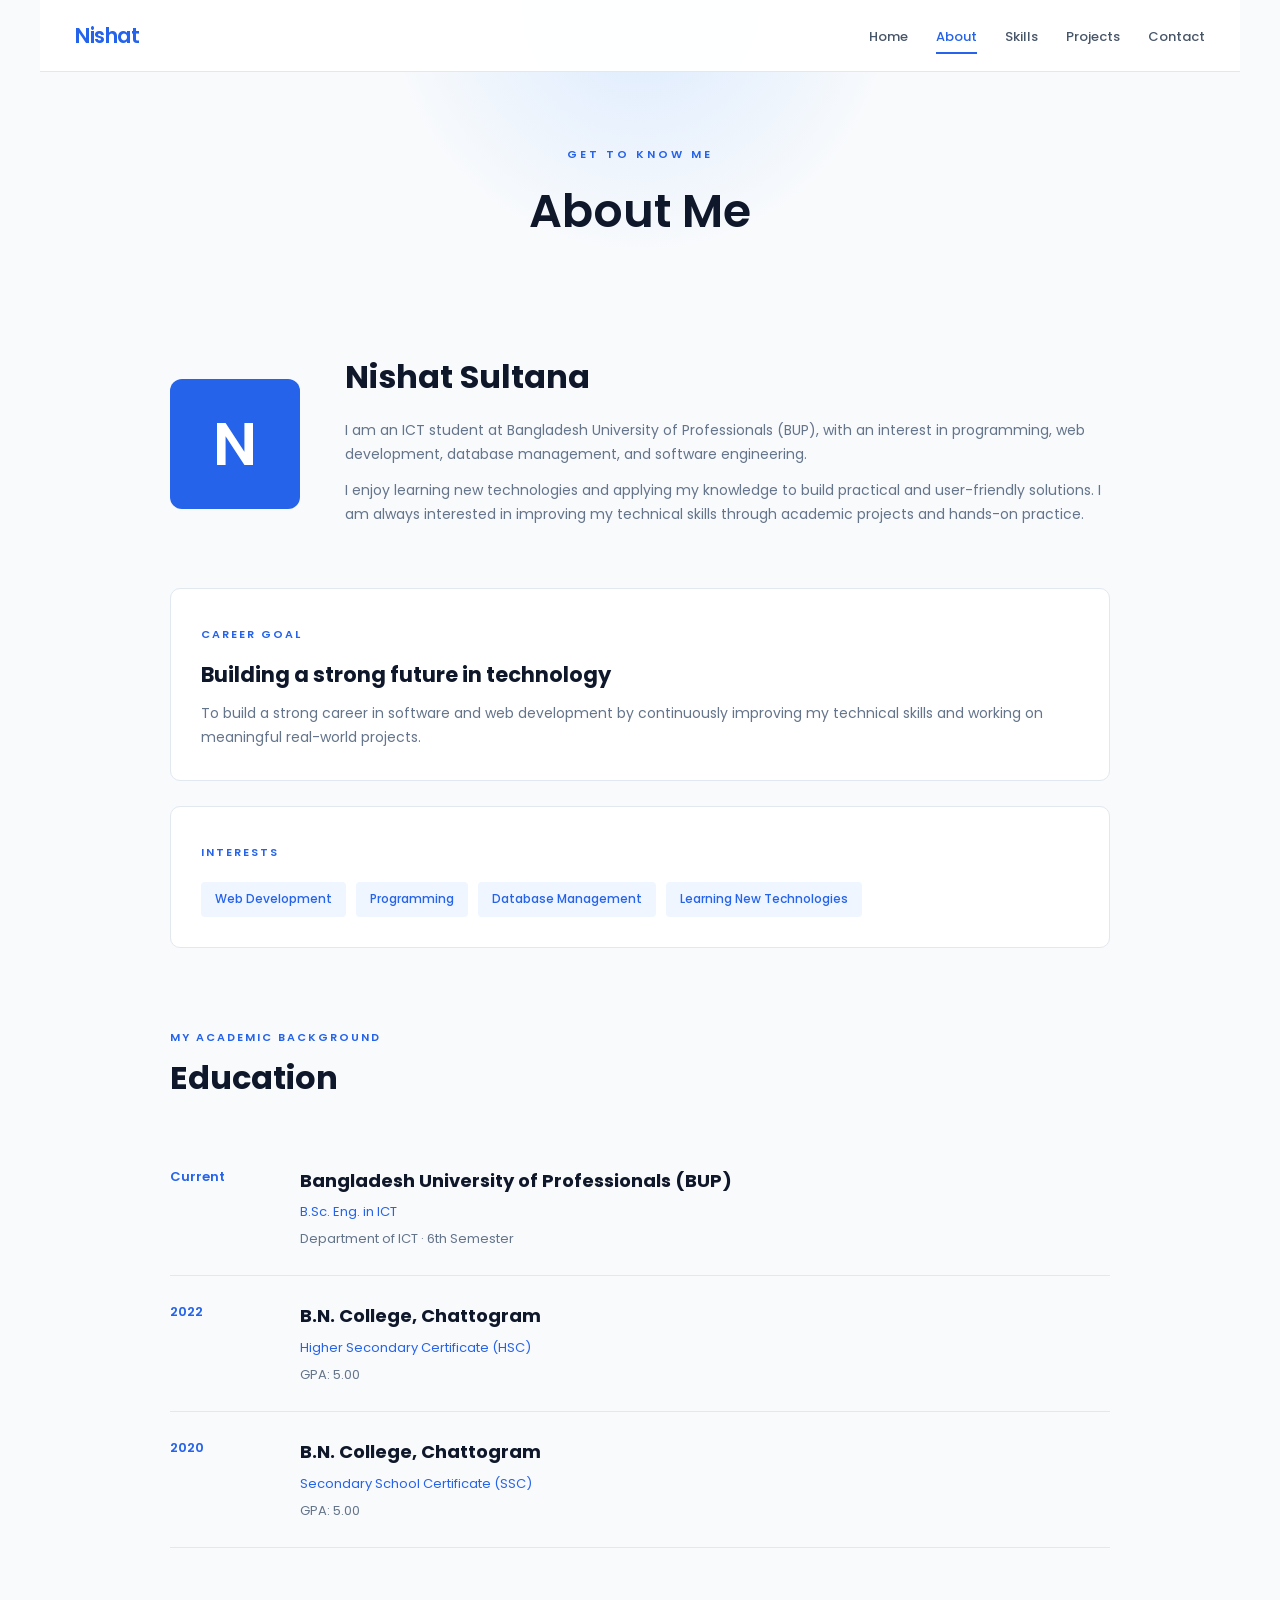
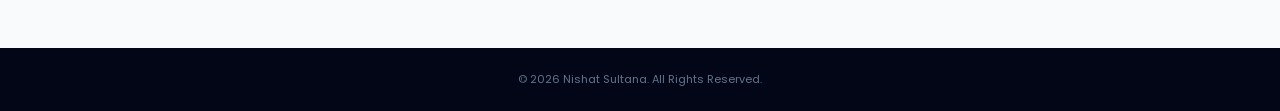
==== about.html @ b3c25bbd "My Portfolio" ====
<!DOCTYPE html>
<html lang="en">
<head>
    <meta charset="UTF-8">
    <meta name="viewport" content="width=device-width, initial-scale=1.0">

    <title>About | Nishat</title>

    <link rel="stylesheet" href="style.css">

    <link rel="preconnect" href="https://fonts.googleapis.com">
    <link rel="preconnect" href="https://fonts.gstatic.com" crossorigin>
    <link href="https://fonts.googleapis.com/css2?family=Poppins:wght@300;400;500;600;700&display=swap" rel="stylesheet">
</head>

<body>

    <!-- Navbar -->
    <header>
        <nav class="navbar">
            <a href="index.html" class="logo">Nishat</a>

            <ul class="nav-links">
                <li><a href="index.html">Home</a></li>
                <li><a href="about.html" class="active">About</a></li>
                <li><a href="skills.html">Skills</a></li>
                <li><a href="projects.html">Projects</a></li>
                <li><a href="contact.html">Contact</a></li>
            </ul>
        </nav>
    </header>


    <!-- Page Header -->
    <section class="page-header">
        <p>GET TO KNOW ME</p>
        <h1>About Me</h1>
    </section>


    <!-- About Content -->
    <main class="about-page">

        <div class="about-intro">

            <div class="about-letter">
                N
            </div>

            <div>
                <h2>Nishat Sultana</h2>

                <p>
                    I am an ICT student at Bangladesh University of Professionals
                    (BUP), with an interest in programming, web development,
                    database management, and software engineering.
                </p>

                <p>
                    I enjoy learning new technologies and applying my knowledge
                    to build practical and user-friendly solutions. I am always
                    interested in improving my technical skills through academic
                    projects and hands-on practice.
                </p>
            </div>

        </div>


        <!-- Career Goal -->
        <div class="info-box">
            <span class="info-label">CAREER GOAL</span>

            <h3>Building a strong future in technology</h3>

            <p>
                To build a strong career in software and web development by
                continuously improving my technical skills and working on
                meaningful real-world projects.
            </p>
        </div>


        <!-- Interests -->
        <div class="info-box">
            <span class="info-label">INTERESTS</span>

            <div class="interest-list">
                <span>Web Development</span>
                <span>Programming</span>
                <span>Database Management</span>
                <span>Learning New Technologies</span>
            </div>
        </div>


        <!-- Education -->
        <div class="education-section">

            <div class="section-heading">
                <p>MY ACADEMIC BACKGROUND</p>
                <h2>Education</h2>
            </div>


            <div class="education-card">

                <div class="education-year">
                    Current
                </div>

                <div>
                    <h3>Bangladesh University of Professionals (BUP)</h3>

                    <p class="degree">
                        B.Sc. Eng. in ICT
                    </p>

                    <p>
                        Department of ICT · 6th Semester
                    </p>
                </div>

            </div>


            <div class="education-card">

                <div class="education-year">
                    2022
                </div>

                <div>
                    <h3>B.N. College, Chattogram</h3>

                    <p class="degree">
                        Higher Secondary Certificate (HSC)
                    </p>

                    <p>
                        GPA: 5.00
                    </p>
                </div>

            </div>


            <div class="education-card">

                <div class="education-year">
                    2020
                </div>

                <div>
                    <h3>B.N. College, Chattogram</h3>

                    <p class="degree">
                        Secondary School Certificate (SSC)
                    </p>

                    <p>
                        GPA: 5.00
                    </p>
                </div>

            </div>

        </div>

    </main>


    <footer>
        <p>© 2026 Nishat Sultana. All Rights Reserved.</p>
    </footer>

</body>
</html>
---- style.css ----
/* =========================
   RESET
========================= */

* {
    margin: 0;
    padding: 0;
    box-sizing: border-box;
}

html {
    scroll-behavior: smooth;
}

body {
    font-family: "Poppins", sans-serif;
    background: #f8fafc;
    color: #1e293b;
    line-height: 1.7;
}

a {
    text-decoration: none;
    color: inherit;
}


/* =========================
   NAVBAR
========================= */

header {
    position: fixed;
    top: 0;
    left: 0;
    width: 100%;
    z-index: 1000;
}

.navbar {
    height: 72px;
    max-width: 1200px;
    margin: auto;
    padding: 0 35px;

    display: flex;
    align-items: center;
    justify-content: space-between;

    background: rgba(255, 255, 255, 0.96);
    border-bottom: 1px solid #e2e8f0;
}

.logo {
    font-size: 21px;
    font-weight: 600;
    letter-spacing: -0.5px;
    color: #2563eb;
}

.nav-links {
    display: flex;
    align-items: center;
    gap: 28px;
    list-style: none;
}

.nav-links a {
    position: relative;
    color: #475569;
    font-size: 13px;
    font-weight: 500;
    transition: 0.3s;
}

.nav-links a:hover,
.nav-links a.active {
    color: #2563eb;
}

.nav-links a.active::after {
    content: "";
    position: absolute;
    left: 0;
    bottom: -8px;
    width: 100%;
    height: 2px;
    background: #2563eb;
}


/* =========================
   HOME
========================= */

.home {
    min-height: 100vh;
    padding: 120px 8% 70px;

    display: flex;
    align-items: center;
    justify-content: space-between;
    gap: 60px;

    background:
        radial-gradient(
            circle at 85% 30%,
            #dbeafe 0,
            transparent 28%
        ),
        #f8fafc;
}

.home-content {
    max-width: 720px;
}

.small-title {
    color: #2563eb;
    font-size: 12px;
    font-weight: 600;
    letter-spacing: 3px;
    margin-bottom: 18px;
}

.home h1 {
    font-size: clamp(45px, 7vw, 76px);
    line-height: 1.1;
    font-weight: 600;
    color: #0f172a;
}

.home h1 span {
    color: #2563eb;
}

.home h2 {
    margin-top: 18px;
    font-size: 25px;
    font-weight: 500;
    color: #475569;
}

.home-description {
    max-width: 600px;
    margin-top: 18px;
    color: #64748b;
    font-size: 15px;
}

.home-buttons {
    display: flex;
    gap: 14px;
    margin-top: 32px;
}

.btn {
    display: inline-block;
    padding: 11px 23px;
    border-radius: 5px;
    font-size: 13px;
    font-weight: 600;
    transition: 0.3s;
}

.primary-btn {
    color: white;
    background: #2563eb;
}

.primary-btn:hover {
    background: #1d4ed8;
    transform: translateY(-2px);
}

.secondary-btn {
    color: #2563eb;
    border: 1px solid #2563eb;
}

.secondary-btn:hover {
    color: white;
    background: #2563eb;
}


/* Home decoration */

.home-decoration {
    padding-right: 8%;
}

.circle {
    width: 260px;
    height: 260px;

    display: flex;
    align-items: center;
    justify-content: center;

    border: 1px solid #bfdbfe;
    border-radius: 50%;

    background: rgba(255, 255, 255, 0.6);
    box-shadow: 0 25px 60px rgba(37, 99, 235, 0.1);
}

.circle span {
    font-size: 100px;
    font-weight: 600;
    color: #2563eb;
}


/* =========================
   PAGE HEADER
========================= */

.page-header {
    padding: 145px 30px 70px;
    text-align: center;

    background:
        radial-gradient(
            circle at 50% 0%,
            #dbeafe 0,
            transparent 35%
        ),
        #f8fafc;
}

.page-header p {
    color: #2563eb;
    font-size: 11px;
    font-weight: 600;
    letter-spacing: 3px;
}

.page-header h1 {
    margin-top: 8px;
    color: #0f172a;
    font-size: 46px;
    font-weight: 600;
}


/* =========================
   ABOUT PAGE
========================= */

.about-page {
    max-width: 1000px;
    margin: auto;
    padding: 30px 30px 100px;
}

.about-intro {
    display: grid;
    grid-template-columns: 130px 1fr;
    gap: 45px;
    align-items: center;
    margin-bottom: 50px;
}

.about-letter {
    width: 130px;
    height: 130px;

    display: flex;
    align-items: center;
    justify-content: center;

    border-radius: 12px;
    background: #2563eb;
    color: white;

    font-size: 60px;
    font-weight: 600;
}

.about-intro h2 {
    font-size: 32px;
    color: #0f172a;
    margin-bottom: 15px;
}

.about-intro p {
    color: #64748b;
    margin-bottom: 12px;
    font-size: 14px;
}

.info-box {
    margin-top: 25px;
    padding: 30px;

    background: white;
    border: 1px solid #e2e8f0;
    border-radius: 10px;
}

.info-label {
    color: #2563eb;
    font-size: 11px;
    font-weight: 600;
    letter-spacing: 2px;
}

.info-box h3 {
    margin: 10px 0;
    font-size: 21px;
    color: #0f172a;
}

.info-box p {
    color: #64748b;
    font-size: 14px;
}

.interest-list {
    display: flex;
    flex-wrap: wrap;
    gap: 10px;
    margin-top: 18px;
}

.interest-list span {
    padding: 7px 14px;
    border-radius: 4px;

    background: #eff6ff;
    color: #2563eb;

    font-size: 12px;
    font-weight: 500;
}


/* Education */

.education-section {
    margin-top: 80px;
}

.section-heading {
    margin-bottom: 35px;
}

.section-heading p {
    color: #2563eb;
    font-size: 11px;
    font-weight: 600;
    letter-spacing: 2px;
}

.section-heading h2 {
    margin-top: 5px;
    color: #0f172a;
    font-size: 32px;
}

.education-card {
    display: grid;
    grid-template-columns: 100px 1fr;
    gap: 30px;

    padding: 25px 0;
    border-bottom: 1px solid #e2e8f0;
}

.education-year {
    color: #2563eb;
    font-size: 13px;
    font-weight: 600;
}

.education-card h3 {
    color: #0f172a;
    font-size: 18px;
}

.education-card p {
    color: #64748b;
    font-size: 13px;
}

.education-card .degree {
    margin: 5px 0;
    color: #2563eb;
}


/* =========================
   SKILLS PAGE
========================= */

.skills-page {
    max-width: 1100px;
    margin: auto;
    padding: 30px 30px 100px;
}

.skills-grid {
    display: grid;
    grid-template-columns: repeat(3, 1fr);
    gap: 22px;
}

.skill-card {
    min-height: 210px;
    padding: 30px;

    background: white;
    border: 1px solid #e2e8f0;
    border-radius: 10px;

    transition: 0.3s;
}

.skill-card:hover {
    transform: translateY(-6px);
    border-color: #93c5fd;
    box-shadow: 0 18px 35px rgba(15, 23, 42, 0.07);
}

.skill-number {
    color: #2563eb;
    font-size: 12px;
    font-weight: 600;
}

.skill-card h2 {
    margin-top: 22px;
    font-size: 25px;
    color: #0f172a;
}

.skill-card p {
    margin-top: 8px;
    color: #64748b;
    font-size: 13px;
}


/* =========================
   PROJECTS PAGE
========================= */

.projects-page {
    max-width: 1100px;
    margin: auto;
    padding: 30px 30px 100px;
}

.projects-grid {
    display: grid;
    grid-template-columns: repeat(3, 1fr);
    gap: 22px;
}

.project-card {
    padding: 30px;

    background: white;
    border: 1px solid #e2e8f0;
    border-radius: 10px;

    transition: 0.3s;
}

.project-card:hover {
    transform: translateY(-6px);
    box-shadow: 0 18px 35px rgba(15, 23, 42, 0.07);
}

.project-top {
    display: flex;
    justify-content: space-between;

    color: #2563eb;
    font-size: 10px;
    font-weight: 600;
    letter-spacing: 0.5px;
}

.project-card h2 {
    margin-top: 30px;
    color: #0f172a;
    font-size: 21px;
}

.project-card p {
    margin-top: 12px;
    color: #64748b;
    font-size: 13px;
}

.tech-list {
    display: flex;
    flex-wrap: wrap;
    gap: 7px;
    margin-top: 22px;
}

.tech-list span {
    padding: 5px 9px;

    background: #eff6ff;
    color: #2563eb;

    border-radius: 4px;
    font-size: 10px;
    font-weight: 600;
}


/* =========================
   CONTACT PAGE
========================= */

.contact-page {
    max-width: 900px;
    margin: auto;
    padding: 40px 30px 120px;
}

.contact-content {
    padding: 55px;

    background: #0f172a;
    border-radius: 12px;
    color: white;
    text-align: center;
}

.contact-content h2 {
    font-size: 34px;
    font-weight: 600;
}

.contact-content > p {
    max-width: 600px;
    margin: 15px auto 40px;

    color: #94a3b8;
    font-size: 14px;
}

.contact-details {
    display: grid;
    grid-template-columns: repeat(3, 1fr);
    gap: 20px;
}

.contact-item {
    padding: 20px;

    border: 1px solid #334155;
    border-radius: 7px;
}

.contact-item span {
    display: block;
    margin-bottom: 8px;

    color: #60a5fa;
    font-size: 10px;
    font-weight: 600;
    letter-spacing: 2px;
}

.contact-item a {
    color: #e2e8f0;
    font-size: 12px;
    word-break: break-word;
}

.contact-item a:hover {
    color: #60a5fa;
}


/* =========================
   FOOTER
========================= */

footer {
    padding: 22px;
    text-align: center;

    background: #020617;
    color: #64748b;

    font-size: 11px;
}


/* =========================
   RESPONSIVE
========================= */

@media (max-width: 850px) {

    .navbar {
        padding: 0 20px;
    }

    .nav-links {
        gap: 15px;
    }

    .nav-links a {
        font-size: 11px;
    }

    .home {
        padding-left: 30px;
        padding-right: 30px;
    }

    .home-decoration {
        display: none;
    }

    .skills-grid,
    .projects-grid {
        grid-template-columns: repeat(2, 1fr);
    }

    .contact-details {
        grid-template-columns: 1fr;
    }
}


@media (max-width: 600px) {

    .navbar {
        height: auto;
        min-height: 70px;
        padding: 15px;
        flex-direction: column;
        gap: 10px;
    }

    .nav-links {
        gap: 12px;
        flex-wrap: wrap;
        justify-content: center;
    }

    .nav-links a {
        font-size: 10px;
    }

    .home {
        padding-top: 160px;
    }

    .home h1 {
        font-size: 45px;
    }

    .home h2 {
        font-size: 20px;
    }

    .home-buttons {
        flex-wrap: wrap;
    }

    .page-header {
        padding-top: 160px;
    }

    .page-header h1 {
        font-size: 38px;
    }

    .about-intro {
        grid-template-columns: 1fr;
        text-align: center;
    }

    .about-letter {
        margin: auto;
    }

    .skills-grid,
    .projects-grid {
        grid-template-columns: 1fr;
    }

    .education-card {
        grid-template-columns: 1fr;
        gap: 8px;
    }

    .contact-content {
        padding: 35px 20px;
    }

    .contact-content h2 {
        font-size: 28px;
    }
}
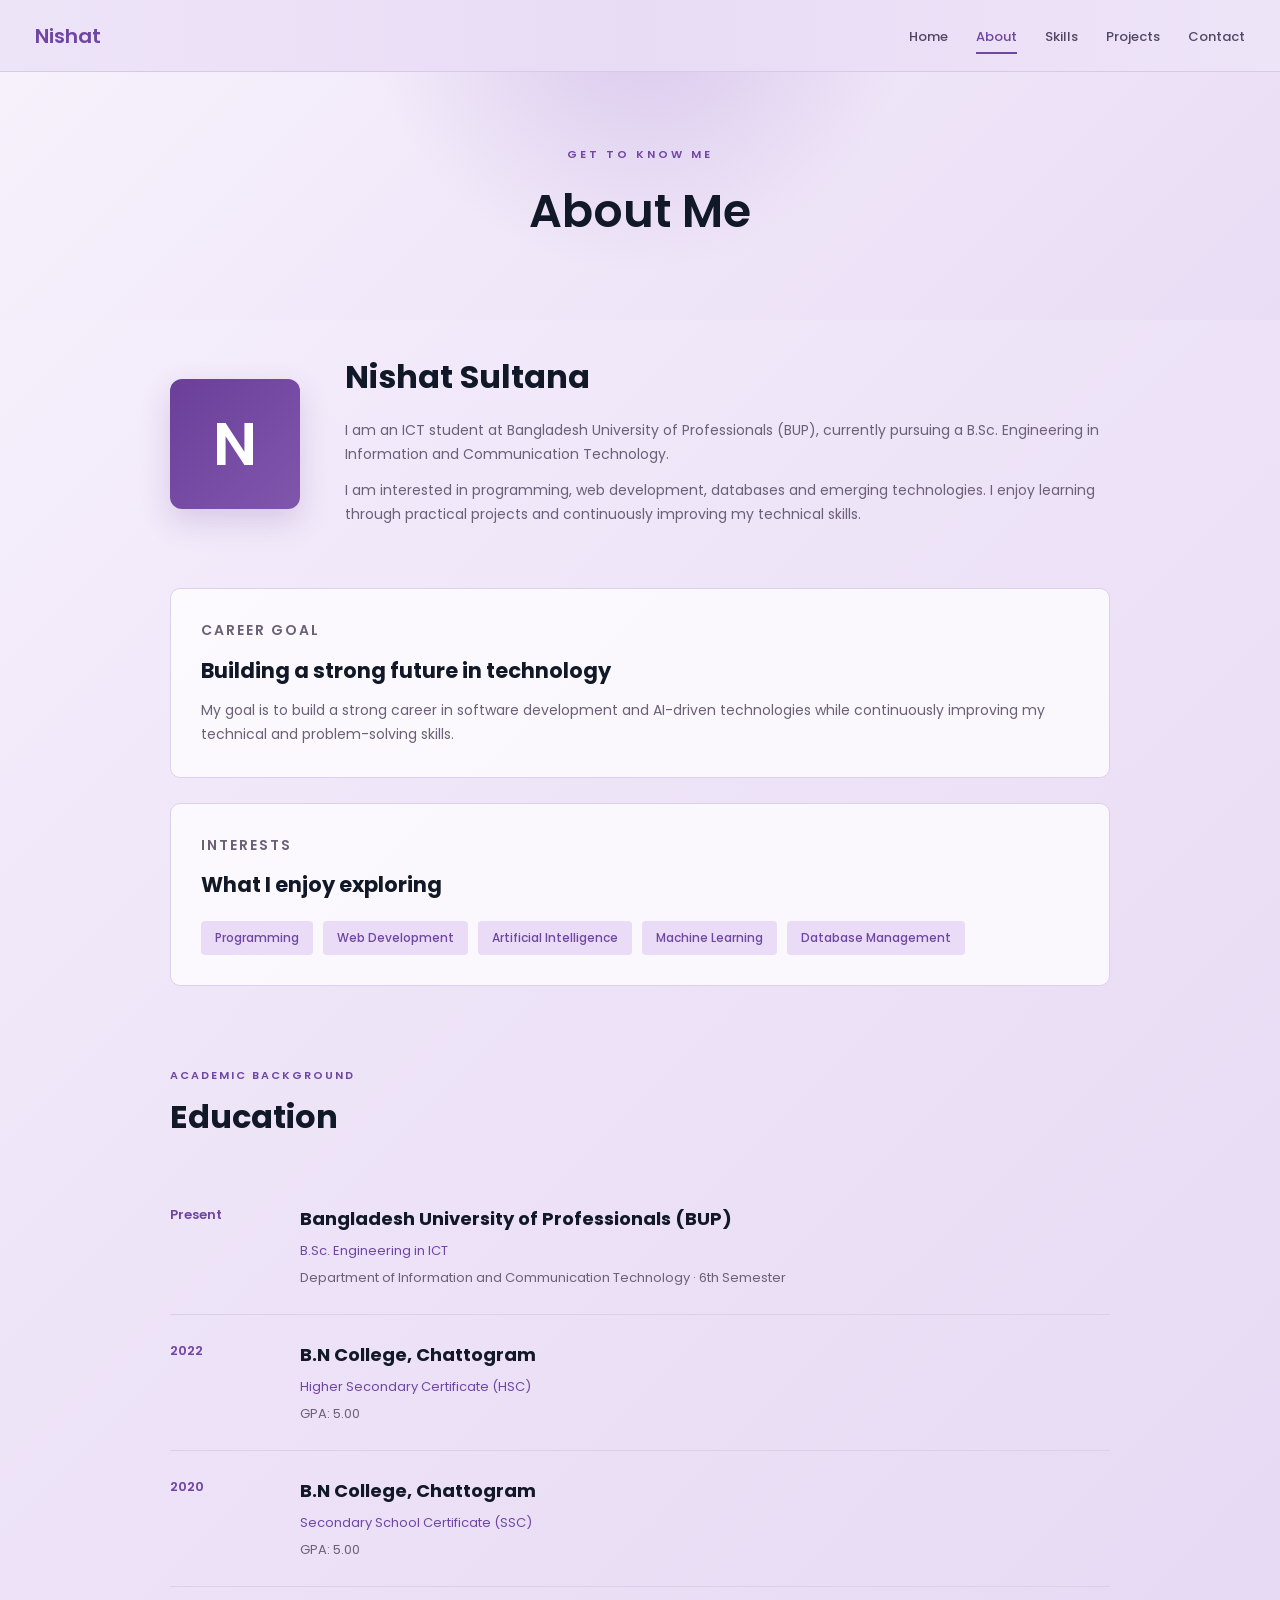
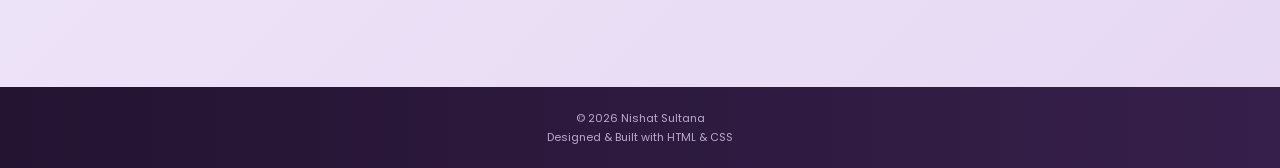
==== commit a4e1a4bb: "Update purple theme" ====
--- a/about.html
+++ b/about.html
@@ -1,7 +1,10 @@
 <!DOCTYPE html>
 <html lang="en">
+
 <head>
+
     <meta charset="UTF-8">
+
     <meta name="viewport" content="width=device-width, initial-scale=1.0">
 
     <title>About | Nishat</title>
@@ -9,120 +12,196 @@
     <link rel="stylesheet" href="style.css">
 
     <link rel="preconnect" href="https://fonts.googleapis.com">
+
     <link rel="preconnect" href="https://fonts.gstatic.com" crossorigin>
-    <link href="https://fonts.googleapis.com/css2?family=Poppins:wght@300;400;500;600;700&display=swap" rel="stylesheet">
+
+    <link
+        href="https://fonts.googleapis.com/css2?family=Poppins:wght@300;400;500;600;700&display=swap"
+        rel="stylesheet">
+
 </head>
 
 <body>
 
+
     <!-- Navbar -->
+
     <header>
+
         <nav class="navbar">
-            <a href="index.html" class="logo">Nishat</a>
+
+            <a href="index.html" class="logo">
+                Nishat
+            </a>
 
             <ul class="nav-links">
-                <li><a href="index.html">Home</a></li>
-                <li><a href="about.html" class="active">About</a></li>
-                <li><a href="skills.html">Skills</a></li>
-                <li><a href="projects.html">Projects</a></li>
-                <li><a href="contact.html">Contact</a></li>
+
+                <li>
+                    <a href="index.html">Home</a>
+                </li>
+
+                <li>
+                    <a href="about.html" class="active">About</a>
+                </li>
+
+                <li>
+                    <a href="skills.html">Skills</a>
+                </li>
+
+                <li>
+                    <a href="projects.html">Projects</a>
+                </li>
+
+                <li>
+                    <a href="contact.html">Contact</a>
+                </li>
+
             </ul>
+
         </nav>
+
     </header>
 
 
     <!-- Page Header -->
+
     <section class="page-header">
+
         <p>GET TO KNOW ME</p>
+
         <h1>About Me</h1>
+
     </section>
 
 
-    <!-- About Content -->
+    <!-- About -->
+
     <main class="about-page">
 
-        <div class="about-intro">
+        <section class="about-intro">
 
             <div class="about-letter">
                 N
             </div>
 
             <div>
-                <h2>Nishat Sultana</h2>
+
+                <h2>
+                    Nishat Sultana
+                </h2>
 
                 <p>
-                    I am an ICT student at Bangladesh University of Professionals
-                    (BUP), with an interest in programming, web development,
-                    database management, and software engineering.
+                    I am an ICT student at Bangladesh University
+                    of Professionals (BUP), currently pursuing a
+                    B.Sc. Engineering in Information and
+                    Communication Technology.
                 </p>
 
                 <p>
-                    I enjoy learning new technologies and applying my knowledge
-                    to build practical and user-friendly solutions. I am always
-                    interested in improving my technical skills through academic
-                    projects and hands-on practice.
+                    I am interested in programming, web development,
+                    databases and emerging technologies. I enjoy
+                    learning through practical projects and
+                    continuously improving my technical skills.
                 </p>
-            </div>
-
-        </div>
+
+            </div>
+
+        </section>
 
 
         <!-- Career Goal -->
-        <div class="info-box">
-            <span class="info-label">CAREER GOAL</span>
-
-            <h3>Building a strong future in technology</h3>
+
+        <section class="info-box">
+
+            <p class="info-label">
+                CAREER GOAL
+            </p>
+
+            <h3>
+                Building a strong future in technology
+            </h3>
 
             <p>
-                To build a strong career in software and web development by
-                continuously improving my technical skills and working on
-                meaningful real-world projects.
+                My goal is to build a strong career in software
+                development and AI-driven technologies while
+                continuously improving my technical and
+                problem-solving skills.
             </p>
-        </div>
+
+        </section>
 
 
         <!-- Interests -->
-        <div class="info-box">
-            <span class="info-label">INTERESTS</span>
+
+        <section class="info-box">
+
+            <p class="info-label">
+                INTERESTS
+            </p>
+
+            <h3>
+                What I enjoy exploring
+            </h3>
 
             <div class="interest-list">
+
+                <span>Programming</span>
+
                 <span>Web Development</span>
-                <span>Programming</span>
+
+                <span>Artificial Intelligence</span>
+
+                <span>Machine Learning</span>
+
                 <span>Database Management</span>
-                <span>Learning New Technologies</span>
-            </div>
-        </div>
+
+            </div>
+
+        </section>
 
 
         <!-- Education -->
-        <div class="education-section">
+
+        <section class="education-section">
 
             <div class="section-heading">
-                <p>MY ACADEMIC BACKGROUND</p>
+
+                <p>ACADEMIC BACKGROUND</p>
+
                 <h2>Education</h2>
-            </div>
-
+
+            </div>
+
+
+            <!-- University -->
 
             <div class="education-card">
 
                 <div class="education-year">
-                    Current
+                    Present
                 </div>
 
                 <div>
-                    <h3>Bangladesh University of Professionals (BUP)</h3>
+
+                    <h3>
+                        Bangladesh University of Professionals (BUP)
+                    </h3>
 
                     <p class="degree">
-                        B.Sc. Eng. in ICT
+                        B.Sc. Engineering in ICT
                     </p>
 
                     <p>
-                        Department of ICT · 6th Semester
-                    </p>
-                </div>
-
-            </div>
-
+                        Department of Information and Communication
+                        Technology · 6th Semester
+                    </p>
+
+                </div>
+
+            </div>
+
+
+            <!-- College -->
 
             <div class="education-card">
 
@@ -131,7 +210,10 @@
                 </div>
 
                 <div>
-                    <h3>B.N. College, Chattogram</h3>
+
+                    <h3>
+                        B.N College, Chattogram
+                    </h3>
 
                     <p class="degree">
                         Higher Secondary Certificate (HSC)
@@ -140,10 +222,13 @@
                     <p>
                         GPA: 5.00
                     </p>
-                </div>
-
-            </div>
-
+
+                </div>
+
+            </div>
+
+
+            <!-- School -->
 
             <div class="education-card">
 
@@ -152,7 +237,10 @@
                 </div>
 
                 <div>
-                    <h3>B.N. College, Chattogram</h3>
+
+                    <h3>
+                        B.N College, Chattogram
+                    </h3>
 
                     <p class="degree">
                         Secondary School Certificate (SSC)
@@ -161,17 +249,28 @@
                     <p>
                         GPA: 5.00
                     </p>
-                </div>
-
-            </div>
-
-        </div>
+
+                </div>
+
+            </div>
+
+        </section>
 
     </main>
 
 
+    <!-- Footer -->
+
     <footer>
-        <p>© 2026 Nishat Sultana. All Rights Reserved.</p>
+
+        <p>
+            © 2026 Nishat Sultana
+        </p>
+
+        <p>
+            Designed & Built with HTML & CSS
+        </p>
+
     </footer>
 
 </body>
--- a/style.css
+++ b/style.css
@@ -1,6 +1,12 @@
-/* =========================
-   RESET
-========================= */
+/* =====================================================
+   NISHAT PORTFOLIO
+   PURPLE GRADIENT THEME
+===================================================== */
+
+
+/* =====================================================
+   GLOBAL
+===================================================== */
 
 * {
     margin: 0;
@@ -14,8 +20,17 @@
 
 body {
     font-family: "Poppins", sans-serif;
-    background: #f8fafc;
+
+    background:
+        linear-gradient(
+            135deg,
+            #f7f2fc 0%,
+            #eee4f8 45%,
+            #e6d8f3 100%
+        );
+
     color: #1e293b;
+
     line-height: 1.7;
 }
 
@@ -25,318 +40,502 @@
 }
 
 
-/* =========================
+/* =====================================================
    NAVBAR
-========================= */
+===================================================== */
 
 header {
     position: fixed;
+
     top: 0;
     left: 0;
+
     width: 100%;
+
     z-index: 1000;
 }
 
 .navbar {
     height: 72px;
-    max-width: 1200px;
+
+    /* max-width: 1200px; */
+      width:100%
     margin: auto;
+
     padding: 0 35px;
 
     display: flex;
+
     align-items: center;
+
     justify-content: space-between;
 
-    background: rgba(255, 255, 255, 0.96);
-    border-bottom: 1px solid #e2e8f0;
+    background:
+        linear-gradient(
+            90deg,
+            #eee4f8,
+            #e8dcf5,
+            #eee4f8
+        );
+
+    border-bottom: 1px solid #d8c9e8;
 }
 
 .logo {
-    font-size: 21px;
-    font-weight: 600;
-    letter-spacing: -0.5px;
-    color: #2563eb;
+    font-size: 20px;
+
+    font-weight: 600;
+
+    color: #7046a3;
 }
 
 .nav-links {
     display: flex;
+
     align-items: center;
+
     gap: 28px;
+
     list-style: none;
 }
 
 .nav-links a {
     position: relative;
-    color: #475569;
+
+    color: #514663;
+
     font-size: 13px;
+
     font-weight: 500;
+
     transition: 0.3s;
 }
 
 .nav-links a:hover,
 .nav-links a.active {
-    color: #2563eb;
+    color: #7046a3;
 }
 
 .nav-links a.active::after {
     content: "";
+
     position: absolute;
+
     left: 0;
+
     bottom: -8px;
+
     width: 100%;
+
     height: 2px;
-    background: #2563eb;
-}
-
-
-/* =========================
+
+    background: #7046a3;
+}
+
+
+/* =====================================================
    HOME
-========================= */
+===================================================== */
 
 .home {
     min-height: 100vh;
+
     padding: 120px 8% 70px;
 
     display: flex;
+
     align-items: center;
+
     justify-content: space-between;
+
     gap: 60px;
 
     background:
         radial-gradient(
-            circle at 85% 30%,
-            #dbeafe 0,
-            transparent 28%
+            circle at 82% 28%,
+            rgba(171, 137, 211, 0.38),
+            transparent 30%
         ),
-        #f8fafc;
-}
+        linear-gradient(
+            135deg,
+            #f7f2fc 0%,
+            #eee4f8 48%,
+            #e3d4f1 100%
+        );
+}
+
+
+/* =====================================================
+   HOME CONTENT
+===================================================== */
 
 .home-content {
-    max-width: 720px;
+    max-width: 650px;
 }
 
 .small-title {
-    color: #2563eb;
+    color: #7046a3;
+
     font-size: 12px;
-    font-weight: 600;
+
+    font-weight: 600;
+
     letter-spacing: 3px;
+
     margin-bottom: 18px;
 }
 
 .home h1 {
     font-size: clamp(45px, 7vw, 76px);
+
     line-height: 1.1;
-    font-weight: 600;
-    color: #0f172a;
+
+    font-weight: 600;
+
+    color: #111827;
 }
 
 .home h1 span {
-    color: #2563eb;
+    color: #7046a3;
 }
 
 .home h2 {
     margin-top: 18px;
+
     font-size: 25px;
+
     font-weight: 500;
-    color: #475569;
+
+    color: #514663;
 }
 
 .home-description {
     max-width: 600px;
+
     margin-top: 18px;
-    color: #64748b;
+
+    color: #6b6078;
+
     font-size: 15px;
 }
+
+
+/* =====================================================
+   HOME BUTTONS
+===================================================== */
 
 .home-buttons {
     display: flex;
+
     gap: 14px;
+
     margin-top: 32px;
 }
 
 .btn {
     display: inline-block;
+
     padding: 11px 23px;
+
     border-radius: 5px;
+
     font-size: 13px;
-    font-weight: 600;
+
+    font-weight: 600;
+
     transition: 0.3s;
 }
 
 .primary-btn {
     color: white;
-    background: #2563eb;
+
+    background:
+        linear-gradient(
+            135deg,
+            #6b3f99,
+            #8056ad
+        );
+
+    box-shadow:
+        0 10px 25px rgba(107, 63, 153, 0.20);
 }
 
 .primary-btn:hover {
-    background: #1d4ed8;
+    background:
+        linear-gradient(
+            135deg,
+            #5d3487,
+            #7046a3
+        );
+
     transform: translateY(-2px);
 }
 
 .secondary-btn {
-    color: #2563eb;
-    border: 1px solid #2563eb;
+    color: #7046a3;
+
+    border: 1px solid #8056ad;
+
+    background: rgba(255, 255, 255, 0.35);
 }
 
 .secondary-btn:hover {
     color: white;
-    background: #2563eb;
-}
-
-
-/* Home decoration */
+
+    background:
+        linear-gradient(
+            135deg,
+            #6b3f99,
+            #8056ad
+        );
+}
+
+
+/* =====================================================
+   PROFILE PHOTO
+===================================================== */
 
 .home-decoration {
-    padding-right: 8%;
+    display: flex;
+
+    align-items: center;
+
+    justify-content: center;
+
+    padding-right: 7%;
 }
 
 .circle {
-    width: 260px;
-    height: 260px;
-
-    display: flex;
-    align-items: center;
-    justify-content: center;
-
-    border: 1px solid #bfdbfe;
+    width: 330px;
+
+    height: 330px;
+
+    overflow: hidden;
+
     border-radius: 50%;
 
-    background: rgba(255, 255, 255, 0.6);
-    box-shadow: 0 25px 60px rgba(37, 99, 235, 0.1);
-}
-
-.circle span {
-    font-size: 100px;
-    font-weight: 600;
-    color: #2563eb;
-}
-
-
-/* =========================
+    border: 3px solid white;
+
+    background:
+        linear-gradient(
+            135deg,
+            #d9c4eb,
+            #b99bd6
+        );
+
+    box-shadow:
+        0 20px 55px rgba(91, 61, 130, 0.20);
+
+    transition: 0.4s;
+}
+
+.circle:hover {
+    transform: translateY(-6px);
+
+    box-shadow:
+        0 30px 70px rgba(91, 61, 130, 0.28);
+}
+
+.circle img {
+    width: 100%;
+
+    height: 100%;
+
+    display: block;
+
+    object-fit: cover;
+
+    object-position: center;
+
+    filter:
+        brightness(1.10)
+        contrast(1.16)
+        saturate(1.15);
+}
+
+
+/* =====================================================
    PAGE HEADER
-========================= */
+===================================================== */
 
 .page-header {
     padding: 145px 30px 70px;
+
     text-align: center;
 
     background:
         radial-gradient(
             circle at 50% 0%,
-            #dbeafe 0,
-            transparent 35%
+            rgba(171, 137, 211, 0.35),
+            transparent 38%
         ),
-        #f8fafc;
+        linear-gradient(
+            135deg,
+            #f7f2fc,
+            #e9dcf5
+        );
 }
 
 .page-header p {
-    color: #2563eb;
+    color: #7046a3;
+
     font-size: 11px;
-    font-weight: 600;
+
+    font-weight: 600;
+
     letter-spacing: 3px;
 }
 
 .page-header h1 {
     margin-top: 8px;
-    color: #0f172a;
+
+    color: #111827;
+
     font-size: 46px;
-    font-weight: 600;
-}
-
-
-/* =========================
+
+    font-weight: 600;
+}
+
+
+/* =====================================================
    ABOUT PAGE
-========================= */
+===================================================== */
 
 .about-page {
     max-width: 1000px;
+
     margin: auto;
+
     padding: 30px 30px 100px;
 }
 
 .about-intro {
     display: grid;
+
     grid-template-columns: 130px 1fr;
+
     gap: 45px;
+
     align-items: center;
+
     margin-bottom: 50px;
 }
 
 .about-letter {
     width: 130px;
+
     height: 130px;
 
     display: flex;
+
     align-items: center;
+
     justify-content: center;
 
     border-radius: 12px;
-    background: #2563eb;
+
+    background:
+        linear-gradient(
+            135deg,
+            #6b3f99,
+            #8056ad
+        );
+
     color: white;
 
     font-size: 60px;
-    font-weight: 600;
+
+    font-weight: 600;
+
+    box-shadow:
+        0 12px 30px rgba(107, 63, 153, 0.20);
 }
 
 .about-intro h2 {
     font-size: 32px;
-    color: #0f172a;
+
+    color: #111827;
+
     margin-bottom: 15px;
 }
 
 .about-intro p {
-    color: #64748b;
+    color: #6b6078;
+
     margin-bottom: 12px;
+
     font-size: 14px;
 }
 
 .info-box {
     margin-top: 25px;
+
     padding: 30px;
 
-    background: white;
-    border: 1px solid #e2e8f0;
+    background: rgba(255, 255, 255, 0.75);
+
+    border: 1px solid #ddd0eb;
+
     border-radius: 10px;
 }
 
 .info-label {
-    color: #2563eb;
+    color: #7046a3;
+
     font-size: 11px;
-    font-weight: 600;
+
+    font-weight: 600;
+
     letter-spacing: 2px;
 }
 
 .info-box h3 {
     margin: 10px 0;
+
     font-size: 21px;
-    color: #0f172a;
+
+    color: #111827;
 }
 
 .info-box p {
-    color: #64748b;
+    color: #6b6078;
+
     font-size: 14px;
 }
+
+
+/* =====================================================
+   INTERESTS
+===================================================== */
 
 .interest-list {
     display: flex;
+
     flex-wrap: wrap;
+
     gap: 10px;
+
     margin-top: 18px;
 }
 
 .interest-list span {
     padding: 7px 14px;
+
     border-radius: 4px;
 
-    background: #eff6ff;
-    color: #2563eb;
+    background: #eadcf6;
+
+    color: #7046a3;
 
     font-size: 12px;
+
     font-weight: 500;
 }
 
 
-/* Education */
+/* =====================================================
+   EDUCATION
+===================================================== */
 
 .education-section {
     margin-top: 80px;
@@ -347,71 +546,99 @@
 }
 
 .section-heading p {
-    color: #2563eb;
+    color: #7046a3;
+
     font-size: 11px;
-    font-weight: 600;
+
+    font-weight: 600;
+
     letter-spacing: 2px;
 }
 
 .section-heading h2 {
     margin-top: 5px;
-    color: #0f172a;
+
+    color: #111827;
+
     font-size: 32px;
 }
 
 .education-card {
     display: grid;
+
     grid-template-columns: 100px 1fr;
+
     gap: 30px;
 
     padding: 25px 0;
-    border-bottom: 1px solid #e2e8f0;
+
+    border-bottom: 1px solid #dcd0e8;
 }
 
 .education-year {
-    color: #2563eb;
+    color: #7046a3;
+
     font-size: 13px;
+
     font-weight: 600;
 }
 
 .education-card h3 {
-    color: #0f172a;
+    color: #111827;
+
     font-size: 18px;
 }
 
 .education-card p {
-    color: #64748b;
+    color: #6b6078;
+
     font-size: 13px;
 }
 
 .education-card .degree {
     margin: 5px 0;
-    color: #2563eb;
-}
-
-
-/* =========================
+
+    color: #7046a3;
+}
+
+
+/* =====================================================
    SKILLS PAGE
-========================= */
+===================================================== */
 
 .skills-page {
     max-width: 1100px;
+
     margin: auto;
+
     padding: 30px 30px 100px;
+}
+
+.skills-intro {
+    margin-bottom: 35px;
+
+    color: #6b6078;
+
+    font-size: 13px;
 }
 
 .skills-grid {
     display: grid;
+
     grid-template-columns: repeat(3, 1fr);
+
     gap: 22px;
 }
 
 .skill-card {
     min-height: 210px;
+
     padding: 30px;
 
-    background: white;
-    border: 1px solid #e2e8f0;
+    background: rgba(255, 255, 255, 0.78);
+
+    border: 1px solid #ddd0eb;
+
     border-radius: 10px;
 
     transition: 0.3s;
@@ -419,50 +646,96 @@
 
 .skill-card:hover {
     transform: translateY(-6px);
-    border-color: #93c5fd;
-    box-shadow: 0 18px 35px rgba(15, 23, 42, 0.07);
+
+    border-color: #b99bd6;
+
+    box-shadow:
+        0 18px 35px rgba(91, 61, 130, 0.09);
 }
 
 .skill-number {
-    color: #2563eb;
+    color: #7046a3;
+
     font-size: 12px;
+
     font-weight: 600;
 }
 
 .skill-card h2 {
     margin-top: 22px;
+
     font-size: 25px;
-    color: #0f172a;
+
+    color: #111827;
 }
 
 .skill-card p {
     margin-top: 8px;
-    color: #64748b;
+
+    color: #6b6078;
+
     font-size: 13px;
 }
 
 
-/* =========================
+/* =====================================================
+   TECHNOLOGY
+===================================================== */
+
+.technology-section {
+    margin-top: 75px;
+}
+
+.technology-list {
+    display: flex;
+
+    flex-wrap: wrap;
+
+    gap: 10px;
+}
+
+.technology-list span {
+    padding: 8px 15px;
+
+    background: #eadcf6;
+
+    color: #7046a3;
+
+    border-radius: 4px;
+
+    font-size: 11px;
+
+    font-weight: 600;
+}
+
+
+/* =====================================================
    PROJECTS PAGE
-========================= */
+===================================================== */
 
 .projects-page {
     max-width: 1100px;
+
     margin: auto;
+
     padding: 30px 30px 100px;
 }
 
 .projects-grid {
     display: grid;
+
     grid-template-columns: repeat(3, 1fr);
+
     gap: 22px;
 }
 
 .project-card {
     padding: 30px;
 
-    background: white;
-    border: 1px solid #e2e8f0;
+    background: rgba(255, 255, 255, 0.78);
+
+    border: 1px solid #ddd0eb;
+
     border-radius: 10px;
 
     transition: 0.3s;
@@ -470,134 +743,203 @@
 
 .project-card:hover {
     transform: translateY(-6px);
-    box-shadow: 0 18px 35px rgba(15, 23, 42, 0.07);
+
+    box-shadow:
+        0 18px 35px rgba(91, 61, 130, 0.09);
 }
 
 .project-top {
     display: flex;
+
     justify-content: space-between;
 
-    color: #2563eb;
+    color: #7046a3;
+
     font-size: 10px;
-    font-weight: 600;
+
+    font-weight: 600;
+
     letter-spacing: 0.5px;
 }
 
 .project-card h2 {
     margin-top: 30px;
-    color: #0f172a;
+
+    color: #111827;
+
     font-size: 21px;
 }
 
 .project-card p {
     margin-top: 12px;
-    color: #64748b;
+
+    color: #6b6078;
+
     font-size: 13px;
 }
 
 .tech-list {
     display: flex;
+
     flex-wrap: wrap;
+
     gap: 7px;
+
     margin-top: 22px;
 }
 
 .tech-list span {
     padding: 5px 9px;
 
-    background: #eff6ff;
-    color: #2563eb;
+    background: #eadcf6;
+
+    color: #7046a3;
 
     border-radius: 4px;
+
     font-size: 10px;
-    font-weight: 600;
-}
-
-
-/* =========================
+
+    font-weight: 600;
+}
+
+
+/* =====================================================
    CONTACT PAGE
-========================= */
+===================================================== */
 
 .contact-page {
     max-width: 900px;
+
     margin: auto;
+
     padding: 40px 30px 120px;
 }
 
 .contact-content {
     padding: 55px;
 
-    background: #0f172a;
+    background:
+        linear-gradient(
+            135deg,
+            #4b286b,
+            #6b3f99,
+            #8056ad
+        );
+
     border-radius: 12px;
+
     color: white;
+
     text-align: center;
+
+    box-shadow:
+        0 20px 50px rgba(75, 40, 107, 0.22);
+}
+
+.contact-small {
+    color: #e9ddf5;
+
+    font-size: 9px;
+
+    font-weight: 600;
+
+    letter-spacing: 2px;
 }
 
 .contact-content h2 {
+    margin-top: 7px;
+
     font-size: 34px;
-    font-weight: 600;
-}
-
-.contact-content > p {
+
+    font-weight: 600;
+}
+
+.contact-content > p:not(.contact-small) {
     max-width: 600px;
+
     margin: 15px auto 40px;
 
-    color: #94a3b8;
-    font-size: 14px;
+    color: #e9ddf5;
+
+    font-size: 13px;
 }
 
 .contact-details {
     display: grid;
+
     grid-template-columns: repeat(3, 1fr);
+
     gap: 20px;
 }
 
 .contact-item {
     padding: 20px;
 
-    border: 1px solid #334155;
+    border: 1px solid rgba(255, 255, 255, 0.25);
+
     border-radius: 7px;
+
+    transition: 0.3s;
+}
+
+.contact-item:hover {
+    border-color: #d8c1eb;
+
+    transform: translateY(-3px);
 }
 
 .contact-item span {
     display: block;
+
     margin-bottom: 8px;
 
-    color: #60a5fa;
+    color: #d8c1eb;
+
     font-size: 10px;
-    font-weight: 600;
+
+    font-weight: 600;
+
     letter-spacing: 2px;
 }
 
 .contact-item a {
-    color: #e2e8f0;
-    font-size: 12px;
+    color: #ffffff;
+
+    font-size: 11px;
+
     word-break: break-word;
 }
 
 .contact-item a:hover {
-    color: #60a5fa;
-}
-
-
-/* =========================
+    color: #e9ddf5;
+}
+
+
+/* =====================================================
    FOOTER
-========================= */
+===================================================== */
 
 footer {
     padding: 22px;
+
     text-align: center;
 
-    background: #020617;
-    color: #64748b;
+    background:
+        linear-gradient(
+            90deg,
+            #241331,
+            #36204b
+        );
+
+    color: #bca9ce;
 
     font-size: 11px;
 }
 
 
-/* =========================
-   RESPONSIVE
-========================= */
+/* =====================================================
+   TABLET
+===================================================== */
 
 @media (max-width: 850px) {
 
@@ -615,11 +957,38 @@
 
     .home {
         padding-left: 30px;
+
         padding-right: 30px;
+
+        flex-direction: column;
+
+        text-align: center;
+    }
+
+    .home-content {
+        max-width: 700px;
+    }
+
+    .home-description {
+        margin-left: auto;
+
+        margin-right: auto;
+    }
+
+    .home-buttons {
+        justify-content: center;
     }
 
     .home-decoration {
-        display: none;
+        padding-right: 0;
+
+        margin-top: 20px;
+    }
+
+    .circle {
+        width: 280px;
+
+        height: 280px;
     }
 
     .skills-grid,
@@ -633,19 +1002,27 @@
 }
 
 
+/* =====================================================
+   MOBILE
+===================================================== */
+
 @media (max-width: 600px) {
 
     .navbar {
         height: auto;
-        min-height: 70px;
+
         padding: 15px;
+
         flex-direction: column;
-        gap: 10px;
+
+        gap: 12px;
     }
 
     .nav-links {
         gap: 12px;
+
         flex-wrap: wrap;
+
         justify-content: center;
     }
 
@@ -655,18 +1032,40 @@
 
     .home {
         padding-top: 160px;
+
+        padding-left: 20px;
+
+        padding-right: 20px;
+    }
+
+    .small-title {
+        font-size: 9px;
+
+        letter-spacing: 2px;
     }
 
     .home h1 {
-        font-size: 45px;
+        font-size: 48px;
     }
 
     .home h2 {
         font-size: 20px;
     }
 
+    .home-description {
+        font-size: 13px;
+    }
+
     .home-buttons {
         flex-wrap: wrap;
+
+        justify-content: center;
+    }
+
+    .circle {
+        width: 230px;
+
+        height: 230px;
     }
 
     .page-header {
@@ -679,6 +1078,7 @@
 
     .about-intro {
         grid-template-columns: 1fr;
+
         text-align: center;
     }
 
@@ -693,6 +1093,7 @@
 
     .education-card {
         grid-template-columns: 1fr;
+
         gap: 8px;
     }
 
@@ -703,4 +1104,5 @@
     .contact-content h2 {
         font-size: 28px;
     }
+
 }
